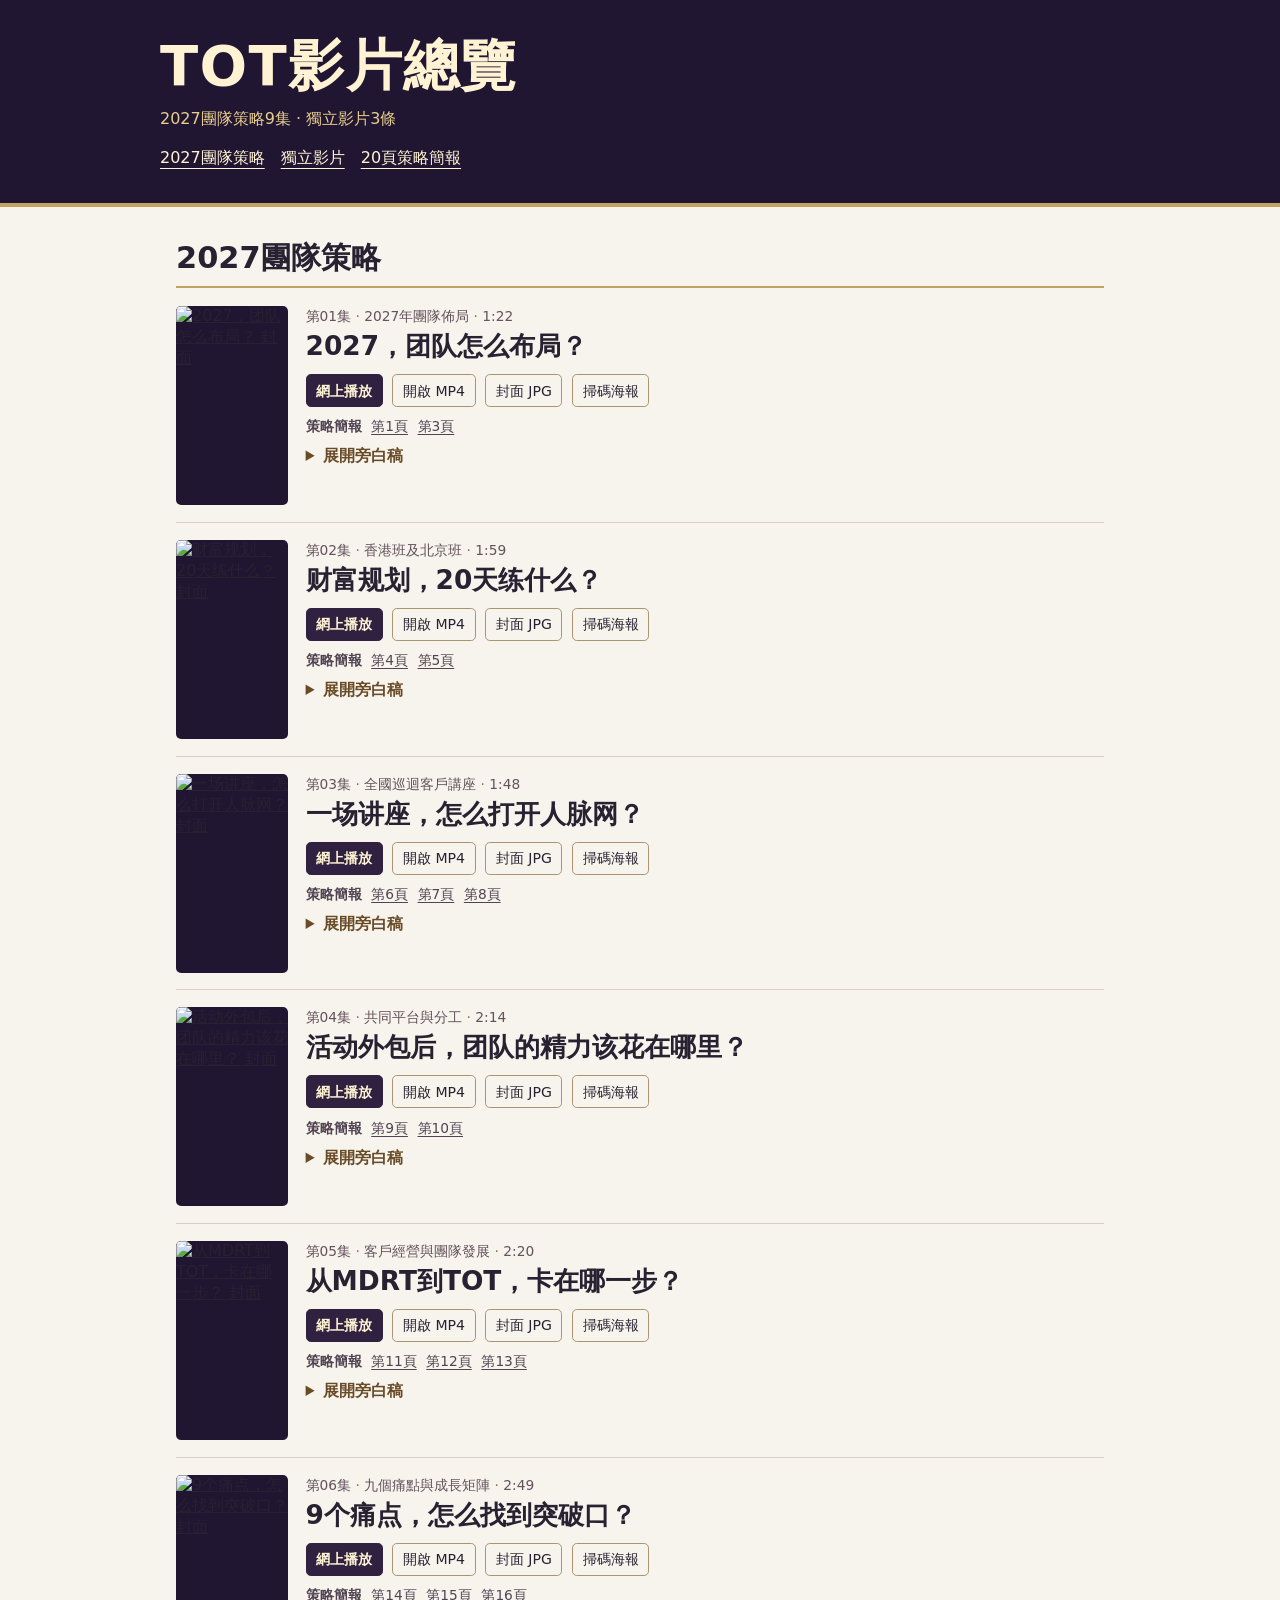
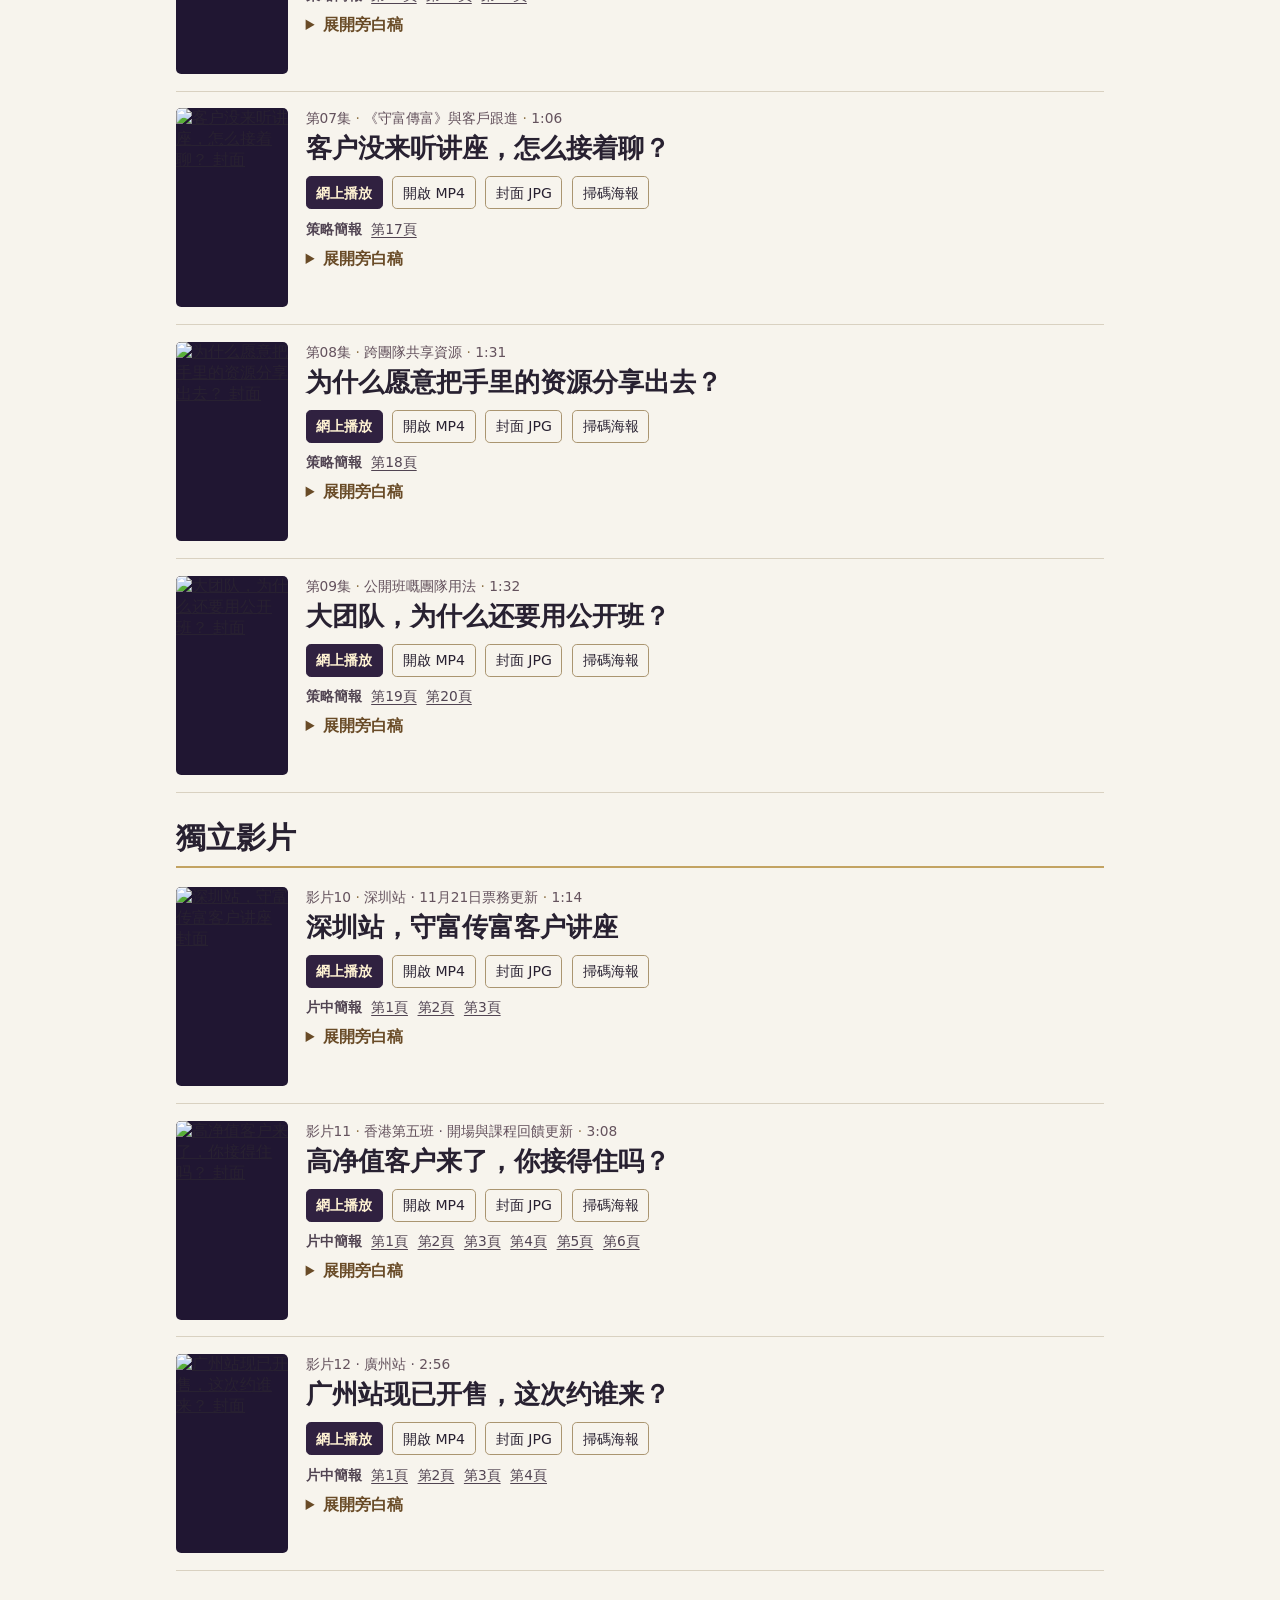
==== tot-videos/index.html @ ce6ff20c "Publish TOT video overview with Guangzhou episode" ====
<!doctype html>
<html lang="zh-Hant">
<head><meta charset="utf-8"><meta name="viewport" content="width=device-width,initial-scale=1">
<title>TOT影片總覽</title><style>
:root{font-family:"Microsoft JhengHei","Noto Sans TC",system-ui,sans-serif;color:#282131;background:#f7f4ed;color-scheme:light}
*{box-sizing:border-box}
body{margin:0}
a{color:inherit}
a:focus-visible,summary:focus-visible{outline:3px solid #825618;outline-offset:3px}
header{background:#201632;color:#fff3d3;border-bottom:4px solid #c3a362;padding:2.15rem 1rem}
header>div,main{max-width:60rem;margin:auto}
h1{font-size:clamp(2rem,6vw,3.5rem);margin:0;line-height:1.15;letter-spacing:.025em}
header p{color:#e6cd8d;margin:.65rem 0 1.1rem}
nav{display:flex;gap:1rem;flex-wrap:wrap}
nav a{text-decoration-thickness:1px;text-underline-offset:.3em}
main{padding:.3rem 1rem 3rem}
h2{font-size:clamp(1.45rem,4vw,1.9rem);margin:1.6rem 0 .1rem;padding-bottom:.45rem;border-bottom:2px solid #c3a362}
.episode{display:grid;grid-template-columns:7rem minmax(0,1fr);gap:1.1rem;padding:1.05rem 0;border-bottom:1px solid #d9d1c1}
.image{display:block;align-self:start;background:#201632;border-radius:.32rem;overflow:hidden}
.image img{display:block;width:100%;height:auto}
h3{margin:.15rem 0 .7rem;font-size:clamp(1.2rem,3.9vw,1.65rem);line-height:1.28}
.meta{margin:0;color:#64525d;font-size:.86rem;line-height:1.5}
.meta span{color:#8f7448}
.actions,.pages{display:flex;align-items:center;flex-wrap:wrap;gap:.45rem .6rem}
.actions a{white-space:nowrap;line-height:1.3;border:1px solid #aa9570;border-radius:.3rem;padding:.4rem .6rem;text-decoration:none;font-size:.88rem}
.actions a:hover,.pages a:hover{background:#e9dfcc}
.actions .primary{background:#302140;color:#fff3d3;border-color:#302140;font-weight:700}
.actions .primary:hover{background:#4b355e}
.pages{margin:.7rem 0 .45rem;font-size:.86rem;color:#514452}
.pages span{font-weight:700}
.pages a{text-underline-offset:.23em}
summary{color:#694b27;font-weight:700;cursor:pointer;width:fit-content;padding:.18rem 0}
.script{border-left:3px solid #c3a362;padding:.9rem 1rem .4rem;margin:.5rem 0;background:#fffdf7}
.script a{font-size:.875rem}
.script pre{white-space:pre-wrap;overflow-wrap:anywhere;font:inherit;line-height:1.68;margin:.85rem 0}
@media(max-width:35rem){
  .episode{grid-template-columns:4.6rem minmax(0,1fr);gap:.7rem}
  .actions{gap:.35rem}
  .actions a{padding:.31rem .46rem;font-size:.8rem}
  .meta{font-size:.78rem}
  .pages{column-gap:.43rem}
}
</style><meta property="og:title" content="TOT影片總覽"><meta property="og:description" content="12條TOT體系影片、封面及掃碼海報，包含廣州站客戶講座。"><meta property="og:url" content="https://brookstalent.github.io/DSWeb/tot-videos/"><meta property="og:image" content="https://www.brookstalent.org/TOT-System-APP/video-assets/episode-12-cover-v2.jpg"><meta property="og:image:width" content="1080"><meta property="og:image:height" content="1920"><meta property="og:locale" content="zh_HK"><meta property="og:type" content="website"></head>
<body>
<header><div>
  <h1>TOT影片總覽</h1>
  <p>2027團隊策略9集 · 獨立影片3條</p>
  <nav aria-label="總覽導覽"><a href="#strategy">2027團隊策略</a><a href="#standalone">獨立影片</a>
  <a class="" href="https://www.brookstalent.org/TOT-System-APP/strategy-2027-zh-hant.html#slide-1" target="_blank" rel="noopener">20頁策略簡報</a></nav>
</div></header>
<main>
  <section aria-labelledby="strategy"><h2 id="strategy">2027團隊策略</h2>
    <article class="episode" id="episode-01">
      <a class="image" href="https://www.brookstalent.org/TOT-System-APP/video-assets/episode-01-cover-v2.jpg" target="_blank" rel="noopener">
        <img loading="lazy" decoding="async" src="https://www.brookstalent.org/TOT-System-APP/video-assets/episode-01-cover-v2.jpg" width="1080" height="1920" alt="2027，团队怎么布局？ 封面">
      </a>
      <div class="episode-content">
        <p class="meta">第01集 <span>·</span> 2027年團隊佈局 <span>·</span> 1:22</p>
        <h3>2027，团队怎么布局？</h3>
        <div class="actions"><a class="primary" href="https://www.brookstalent.org/TOT-System-APP/index.html#video-01" target="_blank" rel="noopener">網上播放</a> <a class="" href="https://www.brookstalent.org/TOT-System-APP/video-assets/episode-01.mp4" target="_blank" rel="noopener">開啟 MP4</a> <a class="" href="https://www.brookstalent.org/TOT-System-APP/video-assets/episode-01-cover-v2.jpg" target="_blank" rel="noopener">封面 JPG</a> <a class="" href="https://raw.githubusercontent.com/BrooksTalent/tot-video-posters/main/%E7%AC%AC01%E9%9B%86-%E6%89%AB%E7%A0%81%E8%A7%82%E7%9C%8B%E6%B5%B7%E6%8A%A5.png" target="_blank" rel="noopener">掃碼海報</a></div>
        <div class="pages"><span>策略簡報</span> <a class="" href="https://www.brookstalent.org/TOT-System-APP/strategy-2027-zh-hant.html#slide-1" target="_blank" rel="noopener">第1頁</a> <a class="" href="https://www.brookstalent.org/TOT-System-APP/strategy-2027-zh-hant.html#slide-3" target="_blank" rel="noopener">第3頁</a></div>
        <details>
          <summary>展開旁白稿</summary>
          <div class="script"><a class="" href="[data-uri]" download="TOT-第01條影片旁白稿.txt">下載旁白稿 TXT</a><pre>第1页

怎么把 TOT 体系放进我们各自团队的 2027 年计划？
我会跟大家讲清楚，我们有哪些安排，这些资源又该怎么用。
希望这套安排能帮助大家提升专业能力、做好客户经营，也能培养团队里的人才。
更重要的是，用好这个共同平台，可以减少团队自己筹备活动的时间成本，也能降低自行办活动的财务风险，
避免活动亏损挤占团队原有的预算。
我希望 TOT 体系能成为大家平时用得上的团队资源之一。
团队经理可以看看，哪些资源可以给伙伴用，哪些可以给客户用，让伙伴有机会学习，也让客户从中得到启发。

第3页

2027 年，我们会在全国不同地区举办巡回客户讲座。大家可以选适合自己团队的场次，邀请客户来听。
我们也有《守富传富》这本书。
有些客户或朋友没能约到现场，也可以把书介绍给他们，让他们通过阅读接触专业的财富规划。
培养团队人才方面，我们有 TOT 育成班的香港班和北京班。
各位经理可以结合伙伴的学习需要，看看哪一班更适合他们。
我们期待 TOT 体系能像团队的一个支持部门一样，持续支持大家的团队发展。</pre></div>
        </details>
      </div>
    </article>
    <article class="episode" id="episode-02">
      <a class="image" href="https://www.brookstalent.org/TOT-System-APP/video-assets/episode-02-cover-v3.jpg" target="_blank" rel="noopener">
        <img loading="lazy" decoding="async" src="https://www.brookstalent.org/TOT-System-APP/video-assets/episode-02-cover-v3.jpg" width="1080" height="1920" alt="财富规划，20天练什么？ 封面">
      </a>
      <div class="episode-content">
        <p class="meta">第02集 <span>·</span> 香港班及北京班 <span>·</span> 1:59</p>
        <h3>财富规划，20天练什么？</h3>
        <div class="actions"><a class="primary" href="https://www.brookstalent.org/TOT-System-APP/index.html#video-02" target="_blank" rel="noopener">網上播放</a> <a class="" href="https://www.brookstalent.org/TOT-System-APP/video-assets/episode-02.mp4" target="_blank" rel="noopener">開啟 MP4</a> <a class="" href="https://www.brookstalent.org/TOT-System-APP/video-assets/episode-02-cover-v3.jpg" target="_blank" rel="noopener">封面 JPG</a> <a class="" href="https://raw.githubusercontent.com/BrooksTalent/tot-video-posters/main/%E7%AC%AC02%E9%9B%86-%E6%89%AB%E7%A0%81%E8%A7%82%E7%9C%8B%E6%B5%B7%E6%8A%A5.png" target="_blank" rel="noopener">掃碼海報</a></div>
        <div class="pages"><span>策略簡報</span> <a class="" href="https://www.brookstalent.org/TOT-System-APP/strategy-2027-zh-hant.html#slide-4" target="_blank" rel="noopener">第4頁</a> <a class="" href="https://www.brookstalent.org/TOT-System-APP/strategy-2027-zh-hant.html#slide-5" target="_blank" rel="noopener">第5頁</a></div>
        <details>
          <summary>展開旁白稿</summary>
          <div class="script"><a class="" href="[data-uri]" download="TOT-第02條影片旁白稿.txt">下載旁白稿 TXT</a><pre>第4页

TOT 育成班到底学什么？
我们做财富规划，知道一个产品怎么用，只是其中一步。
各位在自己的金融机构，已经把产品学得很透，也有很多培训支持。跟客户谈方案时，更需要看懂这个家庭里的人。
比如夫妻之间、父母和子女之间的关系，子女各自的婚姻状况，这些情况都会影响客户想解决什么问题。
再往外看，国内陆续出台新的政策、法规和监管文件，全球政治局势也在变化。
我们要想清楚：这些变化和眼前这位企业家有什么关系？哪些事情需要现在就着手规划？怎么把这份紧迫性讲清楚？
这就是我们希望大家通过 20 天的训练建立起来的能力。
香港第五班有十大模块，把金融、法律、税务、保险、信托和跨境财富规划串起来。
四位老师会从各自的专业角度，带大家看同一个家庭的问题。
其中一个很重要的环节，是方案演示。第一步是识别案例，听出来客户在哪件事上有规划需求。接着做背景研究。
除了家庭成员、资产和企业这些看得见的信息，还要弄清楚客户看重什么、哪些关系会影响他的决定、
他最担心发生什么。
弄清楚这些，才能判断方案应该解决什么，需要用到哪些法律观点和架构。
最后，把你的方案讲给客户听，让他明白为什么这样安排，以及接下来可以怎么做。
案例分析、方案演示和专业论文，会把课堂上的知识带回到实际工作中。
第五班从 2027 年 2 月到 11 月，共 20 天。

第5页

同一套课程也会在北京开，这就是第六班。
北京班同样会安排 20 天的系统学习，包括案例分析、方案演示和专业论文。</pre></div>
        </details>
      </div>
    </article>
    <article class="episode" id="episode-03">
      <a class="image" href="https://www.brookstalent.org/TOT-System-APP/video-assets/episode-03-cover-v2.jpg" target="_blank" rel="noopener">
        <img loading="lazy" decoding="async" src="https://www.brookstalent.org/TOT-System-APP/video-assets/episode-03-cover-v2.jpg" width="1080" height="1920" alt="一场讲座，怎么打开人脉网？ 封面">
      </a>
      <div class="episode-content">
        <p class="meta">第03集 <span>·</span> 全國巡迴客戶講座 <span>·</span> 1:48</p>
        <h3>一场讲座，怎么打开人脉网？</h3>
        <div class="actions"><a class="primary" href="https://www.brookstalent.org/TOT-System-APP/index.html#video-03" target="_blank" rel="noopener">網上播放</a> <a class="" href="https://www.brookstalent.org/TOT-System-APP/video-assets/episode-03.mp4" target="_blank" rel="noopener">開啟 MP4</a> <a class="" href="https://www.brookstalent.org/TOT-System-APP/video-assets/episode-03-cover-v2.jpg" target="_blank" rel="noopener">封面 JPG</a> <a class="" href="https://raw.githubusercontent.com/BrooksTalent/tot-video-posters/main/%E7%AC%AC03%E9%9B%86-%E6%89%AB%E7%A0%81%E8%A7%82%E7%9C%8B%E6%B5%B7%E6%8A%A5.png" target="_blank" rel="noopener">掃碼海報</a></div>
        <div class="pages"><span>策略簡報</span> <a class="" href="https://www.brookstalent.org/TOT-System-APP/strategy-2027-zh-hant.html#slide-6" target="_blank" rel="noopener">第6頁</a> <a class="" href="https://www.brookstalent.org/TOT-System-APP/strategy-2027-zh-hant.html#slide-7" target="_blank" rel="noopener">第7頁</a> <a class="" href="https://www.brookstalent.org/TOT-System-APP/strategy-2027-zh-hant.html#slide-8" target="_blank" rel="noopener">第8頁</a></div>
        <details>
          <summary>展開旁白稿</summary>
          <div class="script"><a class="" href="[data-uri]" download="TOT-第03條影片旁白稿.txt">下載旁白稿 TXT</a><pre>第6页

全国巡回客户讲座，怎么放进我们团队平时的客户经营？
我们希望在全国不同地区办讲座，让大家有一个值得邀约的活动，可以到当地开展客户拓展。
团队里住在当地的伙伴，也能感受到团队的支持，有客户教育活动可以带客户一起来参加。
大家可以邀请现有客户，也可以邀请正在接触的潜在客户。
还可以请客户邀请背景相近、也关心财富规划的朋友一起参加，有机会结识新的高净值客户。
如果和校友会、商会有联系，也可以借讲座做一次联合邀约，把交流延伸到对方的人脉圈。

第7页

2027 年的巡讲安排一共有 13 场。
大家可以先把这份计划和团队沟通，让每位伙伴都知道有哪些场次，也能提早准备，选出今年要重点推动的城市。
比如，团队里在华东的伙伴比较多，就可以特别留意 3 月的杭州、苏州，或者 9 月的上海。
具体日期都在这一页，大家可以先放进团队日程。

第8页

接下来的四场分别是 2026 年 12 月 6 日的深圳场，2027 年 1 月 10 日的广州场、
3 月 6 日的杭州场，以及 3 月 7 日的苏州场。
大家可以扫这一页的二维码打开正式邀请页，了解活动的邀约信息，也可以把邀请页转发给客户。
具体场地、报名方式和费用，请联系项目负责人 Yumi。
期待各位经理在团队会上，把讲座在哪些城市办、什么时候办，跟伙伴讲清楚。
让大家都知道有这个资源、什么时候可以用，也提前想好邀请谁。
团队还可以安排一次培训，专门练一练怎么用这些讲座做客户邀约。</pre></div>
        </details>
      </div>
    </article>
    <article class="episode" id="episode-04">
      <a class="image" href="https://www.brookstalent.org/TOT-System-APP/video-assets/episode-04-cover-v2.jpg" target="_blank" rel="noopener">
        <img loading="lazy" decoding="async" src="https://www.brookstalent.org/TOT-System-APP/video-assets/episode-04-cover-v2.jpg" width="1080" height="1920" alt="活动外包后，团队的精力该花在哪里？ 封面">
      </a>
      <div class="episode-content">
        <p class="meta">第04集 <span>·</span> 共同平台與分工 <span>·</span> 2:14</p>
        <h3>活动外包后，团队的精力该花在哪里？</h3>
        <div class="actions"><a class="primary" href="https://www.brookstalent.org/TOT-System-APP/index.html#video-04" target="_blank" rel="noopener">網上播放</a> <a class="" href="https://www.brookstalent.org/TOT-System-APP/video-assets/episode-04.mp4" target="_blank" rel="noopener">開啟 MP4</a> <a class="" href="https://www.brookstalent.org/TOT-System-APP/video-assets/episode-04-cover-v2.jpg" target="_blank" rel="noopener">封面 JPG</a> <a class="" href="https://raw.githubusercontent.com/BrooksTalent/tot-video-posters/main/%E7%AC%AC04%E9%9B%86-%E6%89%AB%E7%A0%81%E8%A7%82%E7%9C%8B%E6%B5%B7%E6%8A%A5.png" target="_blank" rel="noopener">掃碼海報</a></div>
        <div class="pages"><span>策略簡報</span> <a class="" href="https://www.brookstalent.org/TOT-System-APP/strategy-2027-zh-hant.html#slide-9" target="_blank" rel="noopener">第9頁</a> <a class="" href="https://www.brookstalent.org/TOT-System-APP/strategy-2027-zh-hant.html#slide-10" target="_blank" rel="noopener">第10頁</a></div>
        <details>
          <summary>展開旁白稿</summary>
          <div class="script"><a class="" href="[data-uri]" download="TOT-第04條影片旁白稿.txt">下載旁白稿 TXT</a><pre>2027团队策略｜第04集　一个共同平台｜简体修订稿

第 9 页

TOT 体系是一个供大家共同使用的平台，是属于大家的。
像全国巡回客户讲座、面向高净值客户的财富规划培训，很多团队都会做。
这些活动是必须要有的，但各自办，内容和做法其实都差不多，差异化很有限。
大家通过 TOT 体系去合作，去用现成的，就能把时间和精力留给各团队真正有差异化的项目，
在自己的客户经营和人才发展上，做出有团队特色的项目。
有些团队就算拿到公司预算，有能力可以包一个班。
筹备、招生、出席率、学员参与和投入，还是要一项一项跟进。
和 TOT 体系合作，用现成的活动。
场地、行政、招生，还有报名、收费和出席跟进，都不用再烦，完全外包。
经理只需要在团队会上把合作项目讲清楚，让每位成员都知道。
再把 TOT 体系准备好的资料转发到团队群里。
这两个简单的动作，就能给团队带来一套性价比很高的资源。
团队在内地多了一系列可以持续参与的活动，也多了跟客户建立关系的机会。
大家也可以把 TOT 体系看作自己团队的其中一个部门。
客户和在内地的团队伙伴，可以听到专业律师团队的讲师分享。
他们也能看到，自己的团队在跟哪些专业机构合作。

第 10 页

这种外包式合作，有点像保险公司通过再保险分散风险。
全年讲座怎么排，长课程怎么组织，每场有多少人参加，这些压力都由 TOT 体系来承担。
场地、行政和招生成本，大家都不用烦。
总监和经理可以把时间留给团队方向、伙伴成长，以及活动后的客户跟进。
这些活动是有必要做的，但其实也很难靠它们做出差异化。
把共同的活动交给 TOT 体系，各团队就有更多空间，在自己擅长的领域做出有差异化的项目。
大家把资源集中起来，靠各自的特色做出成绩，在自己擅长的领域开展良性竞争。</pre></div>
        </details>
      </div>
    </article>
    <article class="episode" id="episode-05">
      <a class="image" href="https://www.brookstalent.org/TOT-System-APP/video-assets/episode-05-cover-v3.jpg" target="_blank" rel="noopener">
        <img loading="lazy" decoding="async" src="https://www.brookstalent.org/TOT-System-APP/video-assets/episode-05-cover-v3.jpg" width="1080" height="1920" alt="从MDRT到TOT，卡在哪一步？ 封面">
      </a>
      <div class="episode-content">
        <p class="meta">第05集 <span>·</span> 客戶經營與團隊發展 <span>·</span> 2:20</p>
        <h3>从MDRT到TOT，卡在哪一步？</h3>
        <div class="actions"><a class="primary" href="https://www.brookstalent.org/TOT-System-APP/index.html#video-05" target="_blank" rel="noopener">網上播放</a> <a class="" href="https://www.brookstalent.org/TOT-System-APP/video-assets/episode-05-opening-v2.mp4" target="_blank" rel="noopener">開啟 MP4</a> <a class="" href="https://www.brookstalent.org/TOT-System-APP/video-assets/episode-05-cover-v3.jpg" target="_blank" rel="noopener">封面 JPG</a> <a class="" href="https://raw.githubusercontent.com/BrooksTalent/tot-video-posters/main/%E7%AC%AC05%E9%9B%86-%E6%89%AB%E7%A0%81%E8%A7%82%E7%9C%8B%E6%B5%B7%E6%8A%A5.png" target="_blank" rel="noopener">掃碼海報</a></div>
        <div class="pages"><span>策略簡報</span> <a class="" href="https://www.brookstalent.org/TOT-System-APP/strategy-2027-zh-hant.html#slide-11" target="_blank" rel="noopener">第11頁</a> <a class="" href="https://www.brookstalent.org/TOT-System-APP/strategy-2027-zh-hant.html#slide-12" target="_blank" rel="noopener">第12頁</a> <a class="" href="https://www.brookstalent.org/TOT-System-APP/strategy-2027-zh-hant.html#slide-13" target="_blank" rel="noopener">第13頁</a></div>
        <details>
          <summary>展開旁白稿</summary>
          <div class="script"><a class="" href="[data-uri]" download="TOT-第05條影片旁白稿.txt">下載旁白稿 TXT</a><pre>2027团队策略｜第05集　成为TOT与建立TOT团队｜开场更新稿

第 11 页

不论在内地城市、香港或者澳门，都有很多 MDRT。
很多人希望再往前一步，成为 TOT，做出自己的差异。
大家常遇到四个难题。第一个，手上没有足够的高净值客户。
可以从巡讲开始，重新联系已有客户或朋友们，也请他们带背景相近的朋友来参与全国巡回客户讲座。
第二个，有客户，却不知道怎么开口谈财富规划。
讲座可以把话题打开。客户没能到场，也可以安排把《守富传富》这本书送给他。
第三个，开了档，方案却谈不下去。
TOT 育成班会练习结合国内政策和国际形势，看看对这个家庭有什么影响，哪些事值得现在处理。
第四个，方案谈好了，资金安排卡在跨境这一步。
遇到这种情况，可以请合作律师按个案评估外汇管理要求，以及适用的合规安排。

第 12 页

带团队的经理也有四个难题。高才、优才从哪里找？
可以通过巡讲接触有兴趣的朋友，也请已经认识的高才、优才把身边的朋友带到客户讲座一起学习。
接触上了，怎么让他们愿意加入？
让他们亲眼看看，我们怎么跟北京大成律师事务所的律师团队合作，怎么服务客户。
他们也能了解行业有哪些需求和发展空间，再肯定这条路如何适合自己。
已经有伙伴在内地，经理平时带不上怎么办？
把当地巡讲和持续培训接起来，给伙伴定期参与的机会，再跟进他们怎么把学到的东西用上。
碰到专业问题，可以用育成班补上知识，复杂的个案再请律师一起判断。

第 13 页

这四项资源，大家可以根据自己眼前的问题来用。
想接触客户，或想把话题延续下去，可以先邀约讲座，没来的，可以用书。
需要提升能力，有二十天的系统学习。遇到复杂问题，有合作律师提供专业支持。
客户现在卡在哪里，准伙伴现在缺什么支持，就从那里开始。
TOT 体系长期支持大家经营客户、培养人才，也期待各团队持续一起合作下去。</pre></div>
        </details>
      </div>
    </article>
    <article class="episode" id="episode-06">
      <a class="image" href="https://www.brookstalent.org/TOT-System-APP/video-assets/episode-06-cover-v2.jpg" target="_blank" rel="noopener">
        <img loading="lazy" decoding="async" src="https://www.brookstalent.org/TOT-System-APP/video-assets/episode-06-cover-v2.jpg" width="1080" height="1920" alt="9个痛点，怎么找到突破口？ 封面">
      </a>
      <div class="episode-content">
        <p class="meta">第06集 <span>·</span> 九個痛點與成長矩陣 <span>·</span> 2:49</p>
        <h3>9个痛点，怎么找到突破口？</h3>
        <div class="actions"><a class="primary" href="https://www.brookstalent.org/TOT-System-APP/index.html#video-06" target="_blank" rel="noopener">網上播放</a> <a class="" href="https://www.brookstalent.org/TOT-System-APP/video-assets/episode-06.mp4" target="_blank" rel="noopener">開啟 MP4</a> <a class="" href="https://www.brookstalent.org/TOT-System-APP/video-assets/episode-06-cover-v2.jpg" target="_blank" rel="noopener">封面 JPG</a> <a class="" href="https://raw.githubusercontent.com/BrooksTalent/tot-video-posters/main/%E7%AC%AC06%E9%9B%86-%E6%89%AB%E7%A0%81%E8%A7%82%E7%9C%8B%E6%B5%B7%E6%8A%A5.png" target="_blank" rel="noopener">掃碼海報</a></div>
        <div class="pages"><span>策略簡報</span> <a class="" href="https://www.brookstalent.org/TOT-System-APP/strategy-2027-zh-hant.html#slide-14" target="_blank" rel="noopener">第14頁</a> <a class="" href="https://www.brookstalent.org/TOT-System-APP/strategy-2027-zh-hant.html#slide-15" target="_blank" rel="noopener">第15頁</a> <a class="" href="https://www.brookstalent.org/TOT-System-APP/strategy-2027-zh-hant.html#slide-16" target="_blank" rel="noopener">第16頁</a></div>
        <details>
          <summary>展開旁白稿</summary>
          <div class="script"><a class="" href="[data-uri]" download="TOT-第06條影片旁白稿.txt">下載旁白稿 TXT</a><pre>2027团队策略｜第06集　九个痛点，怎么安排团队支持｜成长矩阵修订稿

第 14 页

财富规划业界有哪些痛点？大家可以看看，眼下最常遇到的是哪一个。
想做内地市场，却迟迟打不开。找不到高才、优才，已经招进来的新人又难带。
有人做了多年MDRT，业绩还上不去。有人能约到人才聊，最后却被别的团队签走。
团队里有潜力做到TOT的伙伴，最后只做到了MDRT。
也有人一直在见客户、开档，却结不了案。
还有的团队缺少稳定找到高才、优才的方法，也不知道怎么持续培养TOT。

第 15 页

把这九个痛点放进成长阶段来看。做业绩、做招募和已经招到人的伙伴，都有各自的做到、做大、做好。
先看做业绩的伙伴。做到，是打开内地市场，接触到高净值客户，把生意做起来。
做大，是有了MDRT的基础之后，业绩还能持续往上走，向下一个T突破。
做好，是持续有高净值客户愿意开档，方案也能推进到大单成交。开档多、结案少，就要找出卡在哪一步。
再看还没招到人的伙伴。做到，是招到第一位合适的高才、优才。
做大，是把已经谈起来的人留住，把偶尔谈成一次，变成可以持续谈成。
做好，是有一套办法，可以持续接触到合适的高才、优才，约得到人，也跟得进。
已经招到人的伙伴，做到，是把新人带起来，让他们有人可以问，有事情可以跟着做。
做大，是让留下来的潜力伙伴持续有进展，业绩有机会从MDRT再往上走。
做好，是把学习、个案讨论和经理的跟进连起来，逐步形成培养TOT的方法。
把九个痛点放进这张三乘三的成长矩阵，就能看清每一步为什么卡住，接下来可以怎么做。
TOT体系就是围绕这九个痛点来做的，陪处在不同阶段的伙伴一起解痛、一起成长。

第 16 页

做到，先有持续接触客户的机会。用全国巡回客户讲座，把合适的客户约出来，打开财富规划的话题。
做大，用TOT育成班练个案、做方案，学会把谈起来的案子一步步推进，做成更大的生意。
做好，就要让这些做法持续下来。全国巡讲一场接一场，育成班也会一班接一班开。
没来听讲座的客户，可以送一本《守富传富》。听过讲座的客户，也能用书接着聊。
把巡讲、育成班和书连起来，团队就有一套能持续接触客户、培养伙伴、跟进个案的做法。</pre></div>
        </details>
      </div>
    </article>
    <article class="episode" id="episode-07">
      <a class="image" href="https://www.brookstalent.org/TOT-System-APP/video-assets/episode-07-cover-v2.jpg" target="_blank" rel="noopener">
        <img loading="lazy" decoding="async" src="https://www.brookstalent.org/TOT-System-APP/video-assets/episode-07-cover-v2.jpg" width="1080" height="1920" alt="客户没来听讲座，怎么接着聊？ 封面">
      </a>
      <div class="episode-content">
        <p class="meta">第07集 <span>·</span> 《守富傳富》與客戶跟進 <span>·</span> 1:06</p>
        <h3>客户没来听讲座，怎么接着聊？</h3>
        <div class="actions"><a class="primary" href="https://www.brookstalent.org/TOT-System-APP/index.html#video-07" target="_blank" rel="noopener">網上播放</a> <a class="" href="https://www.brookstalent.org/TOT-System-APP/video-assets/episode-07.mp4" target="_blank" rel="noopener">開啟 MP4</a> <a class="" href="https://www.brookstalent.org/TOT-System-APP/video-assets/episode-07-cover-v2.jpg" target="_blank" rel="noopener">封面 JPG</a> <a class="" href="https://raw.githubusercontent.com/BrooksTalent/tot-video-posters/main/%E7%AC%AC07%E9%9B%86-%E6%89%AB%E7%A0%81%E8%A7%82%E7%9C%8B%E6%B5%B7%E6%8A%A5.png" target="_blank" rel="noopener">掃碼海報</a></div>
        <div class="pages"><span>策略簡報</span> <a class="" href="https://www.brookstalent.org/TOT-System-APP/strategy-2027-zh-hant.html#slide-17" target="_blank" rel="noopener">第17頁</a></div>
        <details>
          <summary>展開旁白稿</summary>
          <div class="script"><a class="" href="[data-uri]" download="TOT-第07條影片旁白稿.txt">下載旁白稿 TXT</a><pre>2027团队策略｜第07集　用《守富传富》把话题聊下去

第 17 页

客户没来讲座，怎么把财富规划的话题接下去？
《守富传富》是古致平博士写的书。客户没能到场，也可以从这里接触他的财富规划思路。
送书的时候，大家可以说清楚为什么想送给他。比如，上次他提过想跟家人聊一聊未来的安排。
下次再见时，可以问他看到了哪一段，有没有什么问题想接着聊。
来过讲座的客户也可以用这本书。现场有一段印象很深，会后就有材料可以再回顾。
团队也可以一起读其中一段，用真实的客户情境练习，怎么把一个专业问题讲得容易理解。
这样，伙伴见客户之前，可以先想好从哪一段切入，也知道见完之后怎么跟。
这本书每本一百三十八港币，现在两本及以上包邮。
大家可以和团队一起订，也可以多备一本，留给没约到讲座现场的客户。
需要购买，或者想确认邮寄和香港交收安排，扫画面上的二维码查看，再向Yumi查询。</pre></div>
        </details>
      </div>
    </article>
    <article class="episode" id="episode-08">
      <a class="image" href="https://www.brookstalent.org/TOT-System-APP/video-assets/episode-08-cover-v2.jpg" target="_blank" rel="noopener">
        <img loading="lazy" decoding="async" src="https://www.brookstalent.org/TOT-System-APP/video-assets/episode-08-cover-v2.jpg" width="1080" height="1920" alt="为什么愿意把手里的资源分享出去？ 封面">
      </a>
      <div class="episode-content">
        <p class="meta">第08集 <span>·</span> 跨團隊共享資源 <span>·</span> 1:31</p>
        <h3>为什么愿意把手里的资源分享出去？</h3>
        <div class="actions"><a class="primary" href="https://www.brookstalent.org/TOT-System-APP/index.html#video-08" target="_blank" rel="noopener">網上播放</a> <a class="" href="https://www.brookstalent.org/TOT-System-APP/video-assets/episode-08.mp4" target="_blank" rel="noopener">開啟 MP4</a> <a class="" href="https://www.brookstalent.org/TOT-System-APP/video-assets/episode-08-cover-v2.jpg" target="_blank" rel="noopener">封面 JPG</a> <a class="" href="https://raw.githubusercontent.com/BrooksTalent/tot-video-posters/main/%E7%AC%AC08%E9%9B%86-%E6%89%AB%E7%A0%81%E8%A7%82%E7%9C%8B%E6%B5%B7%E6%8A%A5.png" target="_blank" rel="noopener">掃碼海報</a></div>
        <div class="pages"><span>策略簡報</span> <a class="" href="https://www.brookstalent.org/TOT-System-APP/strategy-2027-zh-hant.html#slide-18" target="_blank" rel="noopener">第18頁</a></div>
        <details>
          <summary>展開旁白稿</summary>
          <div class="script"><a class="" href="[data-uri]" download="TOT-第08條影片旁白稿.txt">下載旁白稿 TXT</a><pre>2027团队策略｜第08集　为什么愿意把资源分享出来｜修订稿

第 18 页

我们手里的一些经验和资源，本来可以留在自己的公司、自己的团队。
为什么愿意把它们拿出来，和不同公司、不同团队、不同地方的同行分享？
因为爱。希望把这份爱传出去。这个道理从小就听过，真做起来，有时很难。
第一步，是爱自己爱的人。对家人、对在乎的人，我们自然愿意花时间、花心力。
再往外一步，是爱身边的人。从朋友、同事、自己团队的伙伴，到其他团队、其他公司的同行。
最难的一步，是对竞争对手，甚至对自己不太喜欢的人，也愿意给他们一点帮助。
做TOT体系，就是想把这件事做出来。把走过的路讲清楚，让别人少走一点弯路。
把手里的资源连起来，让不同地方的伙伴也能用上，一块儿把事情做得更好。
平时大家会看自己的业绩、自己的成绩、自己的团队。这些都自然。
往前多想一步，身边的伙伴能不能也做得更好？跨团队、跨公司合作，能不能让彼此都受益？
从只想着自己，到也想着大家，甚至想着整个财富规划行业。这个过程，就是我们对无我的一点练习。
让每个有缘认识、一起做事的人也能变得更好。我们相信，这是值得走的人生正道。</pre></div>
        </details>
      </div>
    </article>
    <article class="episode" id="episode-09">
      <a class="image" href="https://www.brookstalent.org/TOT-System-APP/video-assets/episode-09-cover-v2.jpg" target="_blank" rel="noopener">
        <img loading="lazy" decoding="async" src="https://www.brookstalent.org/TOT-System-APP/video-assets/episode-09-cover-v2.jpg" width="1080" height="1920" alt="大团队，为什么还要用公开班？ 封面">
      </a>
      <div class="episode-content">
        <p class="meta">第09集 <span>·</span> 公開班嘅團隊用法 <span>·</span> 1:32</p>
        <h3>大团队，为什么还要用公开班？</h3>
        <div class="actions"><a class="primary" href="https://www.brookstalent.org/TOT-System-APP/index.html#video-09" target="_blank" rel="noopener">網上播放</a> <a class="" href="https://www.brookstalent.org/TOT-System-APP/video-assets/episode-09.mp4" target="_blank" rel="noopener">開啟 MP4</a> <a class="" href="https://www.brookstalent.org/TOT-System-APP/video-assets/episode-09-cover-v2.jpg" target="_blank" rel="noopener">封面 JPG</a> <a class="" href="https://raw.githubusercontent.com/BrooksTalent/tot-video-posters/main/%E7%AC%AC09%E9%9B%86-%E6%89%AB%E7%A0%81%E8%A7%82%E7%9C%8B%E6%B5%B7%E6%8A%A5.png" target="_blank" rel="noopener">掃碼海報</a></div>
        <div class="pages"><span>策略簡報</span> <a class="" href="https://www.brookstalent.org/TOT-System-APP/strategy-2027-zh-hant.html#slide-19" target="_blank" rel="noopener">第19頁</a> <a class="" href="https://www.brookstalent.org/TOT-System-APP/strategy-2027-zh-hant.html#slide-20" target="_blank" rel="noopener">第20頁</a></div>
        <details>
          <summary>展開旁白稿</summary>
          <div class="script"><a class="" href="[data-uri]" download="TOT-第09條影片旁白稿.txt">下載旁白稿 TXT</a><pre>2027团队策略｜第09集　公开班怎么用，团队下一步怎么做｜修订稿

第 19 页

有的团队八百人、一千多人，甚至三四千人。这样的团队，本身就有能力包班、请老师，也能自己办巡回讲座。
为什么还值得用公开班？因为新人一直在加入，大家准备好学习的时间和所在城市，也各不相同。
比如，新加入一位西安的伙伴，很难为他单独在当地开一期班。过几个月，还有别的城市的新伙伴需要上课。
再算一下筹备的成本。一个团队一年办三次，另一个办两次，加起来就要筹备五次。
把相近的学习需求合起来，集中办两次，也可能照顾到许多同样的需求。
省下来的时间和人力，可以用在团队独有的地方。比如伙伴上完课，经理陪他过一遍手头的个案，看看接下来怎么跟客户谈。

第 20 页

具体怎么用？先看团队里谁该上TOT育成班。经理把课程讲清楚，跟适合的伙伴说，为什么现在建议他参加。
再看巡讲会到哪些城市、什么时候到。提前把时间告诉当地的伙伴，让大家知道前面有什么活动。
场次定下来，就想好要约哪些客户，活动后由谁跟进，哪一次团队会一起回顾。
参与和合作安排，可以扫这里的二维码，加Yumi微信确认。
也邀请大家把TOT体系用成自己团队的一部分，让这些资源支持大家把业务做到、做大、做好。</pre></div>
        </details>
      </div>
    </article></section>
  <section aria-labelledby="standalone"><h2 id="standalone">獨立影片</h2>
    <article class="episode" id="episode-10">
      <a class="image" href="https://www.brookstalent.org/TOT-System-APP/video-assets/episode-10-cover-v2.jpg" target="_blank" rel="noopener">
        <img loading="lazy" decoding="async" src="https://www.brookstalent.org/TOT-System-APP/video-assets/episode-10-cover-v2.jpg" width="1080" height="1920" alt="深圳站，守富传富客户讲座 封面">
      </a>
      <div class="episode-content">
        <p class="meta">影片10 <span>·</span> 深圳站 · 11月21日票務更新 <span>·</span> 1:14</p>
        <h3>深圳站，守富传富客户讲座</h3>
        <div class="actions"><a class="primary" href="https://www.brookstalent.org/TOT-System-APP/index.html#video-10" target="_blank" rel="noopener">網上播放</a> <a class="" href="https://www.brookstalent.org/TOT-System-APP/video-assets/episode-10.mp4" target="_blank" rel="noopener">開啟 MP4</a> <a class="" href="https://www.brookstalent.org/TOT-System-APP/video-assets/episode-10-cover-v2.jpg" target="_blank" rel="noopener">封面 JPG</a> <a class="" href="https://raw.githubusercontent.com/BrooksTalent/tot-video-posters/main/%E7%AC%AC10%E9%9B%86-%E6%89%AB%E7%A0%81%E8%A7%82%E7%9C%8B%E6%B5%B7%E6%8A%A5.png" target="_blank" rel="noopener">掃碼海報</a></div>
        <div class="pages"><span>片中簡報</span> <a class="" href="https://www.brookstalent.org/TOT-System-APP/video-assets/episode-10.mp4#t=0.000" target="_blank" rel="noopener">第1頁</a> <a class="" href="https://www.brookstalent.org/TOT-System-APP/video-assets/episode-10.mp4#t=18.334" target="_blank" rel="noopener">第2頁</a> <a class="" href="https://www.brookstalent.org/TOT-System-APP/video-assets/episode-10.mp4#t=42.209" target="_blank" rel="noopener">第3頁</a></div>
        <details>
          <summary>展開旁白稿</summary>
          <div class="script"><a class="" href="[data-uri]" download="TOT-第10條影片旁白稿.txt">下載旁白稿 TXT</a><pre>守富传富｜深圳站客户讲座｜11月21日票务更新旁白稿

截至十一月二十一日，深圳场门票已售出百分之七十七点五。
按现在的进度，深圳场预计满场。确定要邀请谁，可以先把票安排好。
画面上的二维码是深圳站邀请函，可以转给准备来参加的客户和朋友。
十二月六日星期日，下午两点到五点，古致平博士主讲。
地点是金茂深圳 J.W. 万豪酒店，三楼金茂宴会厅。
十一月三十日就快到了。早鸟价五百五十元一张，十二月一日起六百元一张。
名额有可能在早鸟期间就订满。想带客户来的，建议尽早把票订好。
建议活动当天下午一点二十到一点半到酒店。会场预计一点四十左右开门，讲座下午两点准时开始。
到了可以吃点茶点、喝杯咖啡，和朋友聊聊天，等开门再进场。
古老师演讲时会沿过道来回走动，有时会站在第四、第五排附近，坐在中间就很好。
提前花五分钟回看活动提示，和同行朋友会前可以先聊一聊，讲座后也可以接着交流。
十二月六日，深圳见。</pre></div>
        </details>
      </div>
    </article>
    <article class="episode" id="episode-11">
      <a class="image" href="https://www.brookstalent.org/TOT-System-APP/video-assets/episode-11-cover-v3.jpg" target="_blank" rel="noopener">
        <img loading="lazy" decoding="async" src="https://www.brookstalent.org/TOT-System-APP/video-assets/episode-11-cover-v3.jpg" width="1080" height="1920" alt="高净值客户来了，你接得住吗？ 封面">
      </a>
      <div class="episode-content">
        <p class="meta">影片11 <span>·</span> 香港第五班 · 開場與課程回饋更新 <span>·</span> 3:08</p>
        <h3>高净值客户来了，你接得住吗？</h3>
        <div class="actions"><a class="primary" href="https://www.brookstalent.org/TOT-System-APP/index.html#video-11" target="_blank" rel="noopener">網上播放</a> <a class="" href="https://www.brookstalent.org/TOT-System-APP/video-assets/episode-11.mp4" target="_blank" rel="noopener">開啟 MP4</a> <a class="" href="https://www.brookstalent.org/TOT-System-APP/video-assets/episode-11-cover-v3.jpg" target="_blank" rel="noopener">封面 JPG</a> <a class="" href="https://raw.githubusercontent.com/BrooksTalent/tot-video-posters/main/%E7%AC%AC11%E9%9B%86-%E6%89%AB%E7%A0%81%E8%A7%82%E7%9C%8B%E6%B5%B7%E6%8A%A5.png" target="_blank" rel="noopener">掃碼海報</a></div>
        <div class="pages"><span>片中簡報</span> <a class="" href="https://www.brookstalent.org/TOT-System-APP/video-assets/episode-11.mp4#t=0.000" target="_blank" rel="noopener">第1頁</a> <a class="" href="https://www.brookstalent.org/TOT-System-APP/video-assets/episode-11.mp4#t=38.150" target="_blank" rel="noopener">第2頁</a> <a class="" href="https://www.brookstalent.org/TOT-System-APP/video-assets/episode-11.mp4#t=69.390" target="_blank" rel="noopener">第3頁</a> <a class="" href="https://www.brookstalent.org/TOT-System-APP/video-assets/episode-11.mp4#t=118.647" target="_blank" rel="noopener">第4頁</a> <a class="" href="https://www.brookstalent.org/TOT-System-APP/video-assets/episode-11.mp4#t=140.233" target="_blank" rel="noopener">第5頁</a> <a class="" href="https://www.brookstalent.org/TOT-System-APP/video-assets/episode-11.mp4#t=161.645" target="_blank" rel="noopener">第6頁</a></div>
        <details>
          <summary>展開旁白稿</summary>
          <div class="script"><a href="[data-uri]" download="TOT-第11條影片旁白稿.txt">下載旁白稿 TXT</a><pre>香港第五班｜开场与课程反馈更新版旁白稿

第1页
高净值客户来了，你接得住吗？
一位企业主来咨询。聊下去，会谈到公司股权、孩子在海外，还有将来怎么传承。
把方案做出来，只是其中一个基本步骤。
另一个很重要的步骤，是要非常了解国际形势和国内政策的变化，还要有能力跟客户讲清楚、讲透。让客户明白，这些变化跟自己家有什么关系，哪些事有迫切性，需要现在就安排。
这是香港第五班要练的能力。
带团队的经理，要安排团队的伙伴来学。这样才能把方法带回团队，一起复盘个案。

第2页
四位老师各有分工。古致平博士是总导师，把客户经营、传承和综合方案串起来。
王旭律师讲外汇和家族信托。
谭啸老师讲国内中产和高净值市场、国内保险产品，以及面向国内客户的销售思路。
王美慧律师讲境内外税务。遇到税务问题，第一步该问什么？
也要讲清这两年税务申报和监管要求的变化，让客户明白，为什么专业的财富规划要尽早安排。

第3页
我们整理了195份问卷，课程总评是4.79分，满分5分。
这个分数不低，离满分还有距离。我们会继续把课程做得更好，甚至接近完美。每一班都根据学员反馈改进。
第一班结束后，我们加了王美慧律师和谭啸老师的实战课。
王美慧律师在课后问卷中获得学员满分评价。学员说，她的课非常实战，教学也很有条理。第五班，我们会把她的课从两天增至五天。
谭啸老师的课会从两天增到四天。
我们会练习怎么切入国内中高净值客户，怎么结合政策环境，讲明白为什么要尽早规划。
还会拆解国内现在和过去热销的保险产品。熟悉这些产品，才知道客户手上有什么、当初为什么选。

第4页
20天分成10个模块。第一模块是高净值客户经营。
从安排邀约、深度访谈，到切入客户关心的财富话题，再到会后跟进，一步一步练。
第二是资产保全与传承。第三，比较国内和香港的保险。
接着是婚姻、养老与代际传承，还有境外税务。

第5页
后五个接着讲境内税务、移居和资产配置，以及怎么用热点开启对话。
外汇和家族信托由王旭律师和王美慧律师共同讲。
最后用七步工作法，把方案做出来，讲明白为什么要现在做、第一步怎么走。
这样，客户更有可能当场采纳，尽快把方案执行下去。

第6页
一天两节课，每节都有实战。会有案例分析、学员演示、小组讨论或者个案演练。
学完课，经理可以请伙伴带一个案例回团队，一起复盘，再用到客户跟进里。
想了解第五班，可以扫前两页的课程介绍二维码。
11月30日前有早鸟优惠，报名请联系Yumi。微信二维码就在这一页。</pre></div>
        </details>
      </div>
    </article><article class="episode" id="episode-12">
      <a class="image" href="https://www.brookstalent.org/TOT-System-APP/video-assets/episode-12-cover-v2.jpg" target="_blank" rel="noopener">
        <img loading="lazy" decoding="async" src="https://www.brookstalent.org/TOT-System-APP/video-assets/episode-12-cover-v2.jpg" width="1080" height="1920" alt="广州站现已开售，这次约谁来？ 封面">
      </a>
      <div class="episode-content">
        <p class="meta">影片12 · 廣州站 · 2:56</p>
        <h3>广州站现已开售，这次约谁来？</h3>
        <div class="actions"><a href="https://www.brookstalent.org/TOT-System-APP/index.html#video-12" target="_blank" rel="noopener" class="primary">網上播放</a><a href="https://www.brookstalent.org/TOT-System-APP/video-assets/episode-12.mp4" target="_blank" rel="noopener">開啟 MP4</a><a href="https://www.brookstalent.org/TOT-System-APP/video-assets/episode-12-cover-v2.jpg" target="_blank" rel="noopener">封面 JPG</a><a href="https://brookstalent.github.io/DSWeb/tot-videos/episode-12-scan-poster.jpg" target="_blank" rel="noopener">掃碼海報</a></div>
        <div class="pages"><span>片中簡報</span> <a href="https://www.brookstalent.org/TOT-System-APP/video-assets/episode-12.mp4#t=0.000" target="_blank" rel="noopener">第1頁</a><a href="https://www.brookstalent.org/TOT-System-APP/video-assets/episode-12.mp4#t=23.425" target="_blank" rel="noopener">第2頁</a><a href="https://www.brookstalent.org/TOT-System-APP/video-assets/episode-12.mp4#t=44.570" target="_blank" rel="noopener">第3頁</a><a href="https://www.brookstalent.org/TOT-System-APP/video-assets/episode-12.mp4#t=136.647" target="_blank" rel="noopener">第4頁</a></div>
        <details>
          <summary>展開旁白稿</summary>
          <div class="script"><a href="[data-uri]" download="TOT-第12條影片旁白稿.txt">下載旁白稿 TXT</a><pre>守富传富｜广州站客户讲座｜旁白稿

第1页
广州站门票已经开售。想带客户来，或者提醒团队伙伴参加，都可以早点规划。确认好人数后，可以联系Yumi报名。
票价分三个阶段。12月14日前购票，每张500元。12月15日到1月4日，每张550元。1月5日到1月10日，每张600元。

第2页
2027年1月10日，星期日，下午2点到5点。地点是广州粤海喜来登大酒店，7楼大宴会厅。
这场由古致平博士主讲，主题是当前形势下的财富布局新策略。扫屏幕上的二维码，就能查看广州站邀请函，也可以转发给客户。

第3页
这类讲座为什么要一起办？第一，专业客户讲座是必办的。客户要听，团队成员也要有机会学习和邀约。
各团队分开办，内容和形式的差异其实很小。把大场一起办，就能把原本用来筹办讲座的资源，留给各自团队去办更有差异化的活动。
第二，大场联合，小场定制。大型讲座一起办，规模上去了，讲师、场地和接待资源也能用得更充分。
我们看到，有些团队会在讲座前办一场小饭局，或者在茶室办一场小型活动。也有团队在讲座后安排饭局，或者再办一场小型讲座。
大家可以在小范围内多交流，跟进各自邀请的朋友关心的问题。这样，各团队更能做出自己的特色。
第三，跨团队合作要有一致的边界。很多团队担心客户关系会混在一起，合作起来容易乱。
这点大家可以放心。我们的合作伙伴都很有素质，也看重诚信和彼此尊重。我们也会把合作规则和要求讲清楚，让大家放心合作。
第四，集中运营，控制成本。场地、讲师和接待统一安排，每位来宾的入场成本可以做到与团队自办相近。
这样，全国巡讲就可以持续办下去。2027年全年的巡讲，我们已经排好了。合作伙伴可以提前规划，更容易安排邀约。

第4页
建议活动当天下午一点二十到一点半到酒店。会场预计一点四十左右开门，讲座下午两点准时开始。
到酒店后，请不要提前排队。和客户吃点茶点、喝杯咖啡，聊聊天，更有意思。会场开门后，自由选座。
古老师演讲时会沿过道来回走动，有时会站在第四、第五排附近，坐在中间就很好。
提前花五分钟回看活动提示，和同行朋友会前可以先聊一聊，讲座后也可以接着交流。
报名请联系Yumi。1月10日，广州见。</pre></div>
        </details>
      </div>
    </article></section>
</main></body></html>
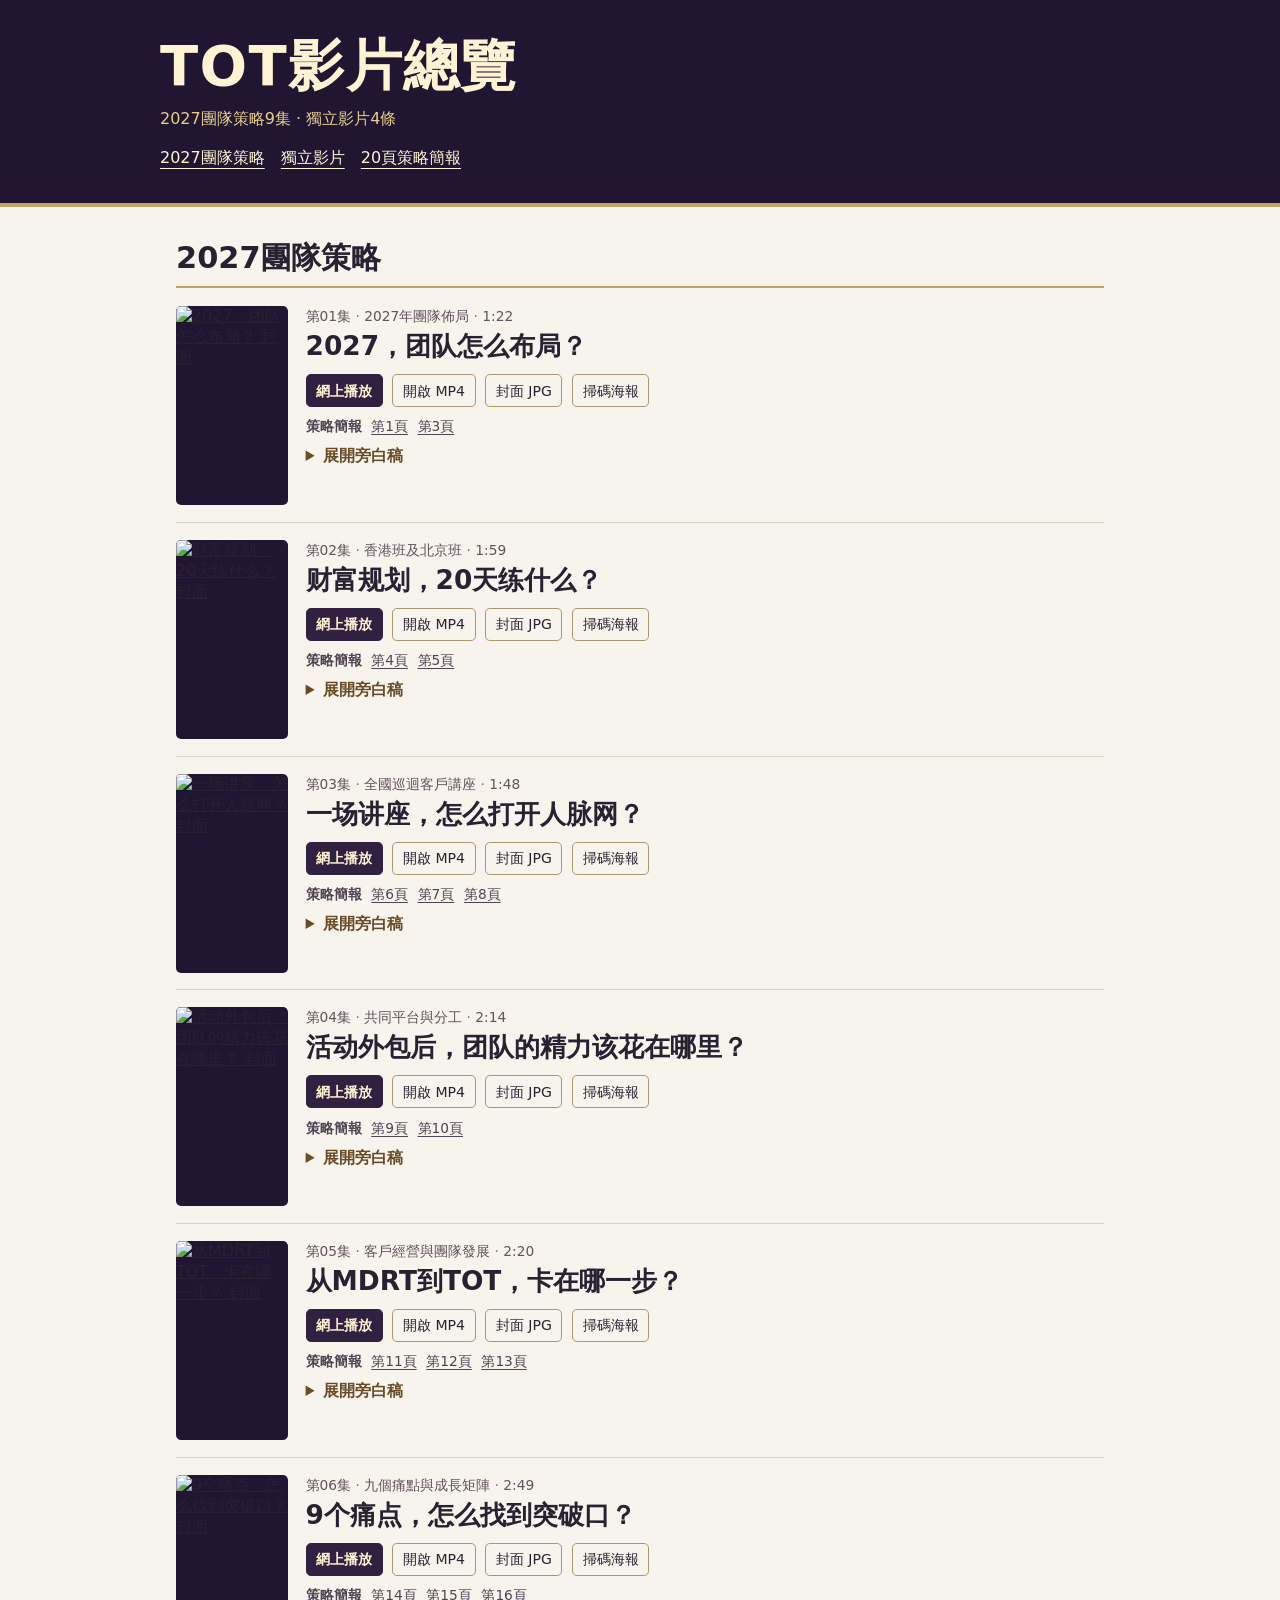
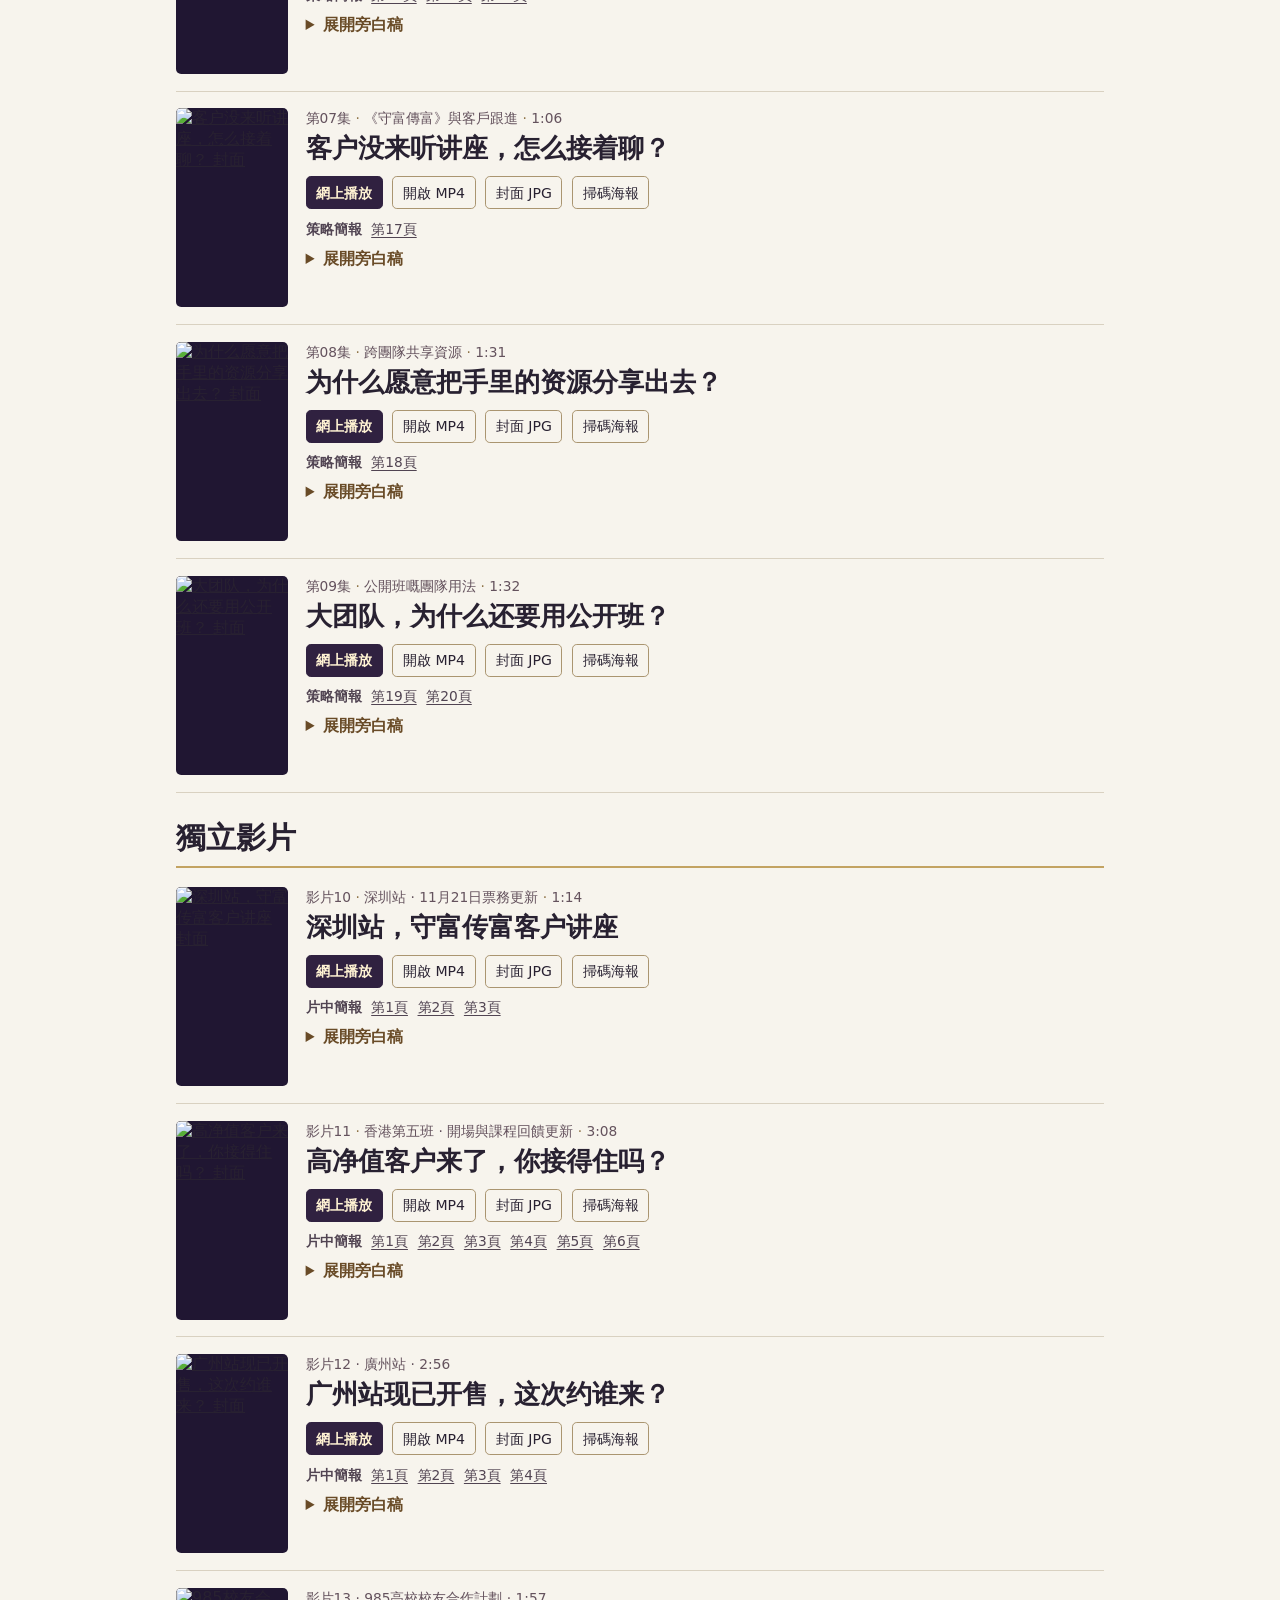
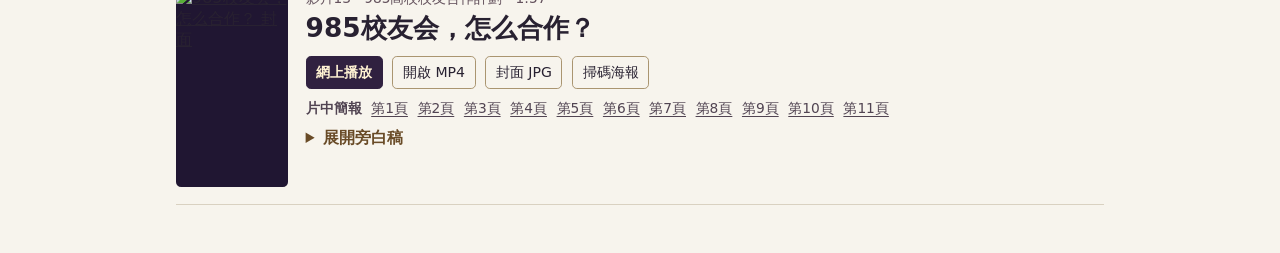
==== commit e2e33dc2: "Add 985 alumni partnership video to TOT overview" ====
--- a/tot-videos/index.html
+++ b/tot-videos/index.html
@@ -40,11 +40,11 @@
   .meta{font-size:.78rem}
   .pages{column-gap:.43rem}
 }
-</style><meta property="og:title" content="TOT影片總覽"><meta property="og:description" content="12條TOT體系影片、封面及掃碼海報，包含廣州站客戶講座。"><meta property="og:url" content="https://brookstalent.github.io/DSWeb/tot-videos/"><meta property="og:image" content="https://www.brookstalent.org/TOT-System-APP/video-assets/episode-12-cover-v2.jpg"><meta property="og:image:width" content="1080"><meta property="og:image:height" content="1920"><meta property="og:locale" content="zh_HK"><meta property="og:type" content="website"></head>
+</style><meta property="og:title" content="TOT影片總覽"><meta property="og:description" content="13條TOT體系影片、封面及掃碼海報，包含985高校校友合作計劃。"><meta property="og:url" content="https://brookstalent.github.io/DSWeb/tot-videos/"><meta property="og:image" content="https://www.brookstalent.org/TOT-System-APP/video-assets/alumni-partnership-cover.jpg"><meta property="og:image:width" content="1080"><meta property="og:image:height" content="1920"><meta property="og:locale" content="zh_HK"><meta property="og:type" content="website"></head>
 <body>
 <header><div>
   <h1>TOT影片總覽</h1>
-  <p>2027團隊策略9集 · 獨立影片3條</p>
+  <p>2027團隊策略9集 · 獨立影片4條</p>
   <nav aria-label="總覽導覽"><a href="#strategy">2027團隊策略</a><a href="#standalone">獨立影片</a>
   <a class="" href="https://www.brookstalent.org/TOT-System-APP/strategy-2027-zh-hant.html#slide-1" target="_blank" rel="noopener">20頁策略簡報</a></nav>
 </div></header>
@@ -511,5 +511,38 @@
 报名请联系Yumi。1月10日，广州见。</pre></div>
         </details>
       </div>
-    </article></section>
+    </article><article class="episode" id="episode-13"><a class="image" href="https://www.brookstalent.org/TOT-System-APP/video-assets/alumni-partnership-cover.jpg" target="_blank" rel="noopener"><img src="https://www.brookstalent.org/TOT-System-APP/video-assets/alumni-partnership-cover.jpg" alt="985校友会，怎么合作？ 封面" loading="lazy" decoding="async" width="1080" height="1920"></a><div class="episode-content"><p class="meta">影片13 · 985高校校友合作計劃 · 1:57</p><h3>985校友会，怎么合作？</h3><div class="actions"><a href="https://www.brookstalent.org/TOT-System-APP/index.html#video-13" target="_blank" rel="noopener" class="primary">網上播放</a><a href="https://www.brookstalent.org/TOT-System-APP/video-assets/alumni-partnership.mp4" target="_blank" rel="noopener">開啟 MP4</a><a href="https://www.brookstalent.org/TOT-System-APP/video-assets/alumni-partnership-cover.jpg" target="_blank" rel="noopener">封面 JPG</a><a href="https://brookstalent.github.io/DSWeb/tot-videos/episode-13-scan-poster.jpg" target="_blank" rel="noopener">掃碼海報</a></div><div class="pages"><span>片中簡報</span><a href="https://www.brookstalent.org/TOT-System-APP/video-assets/alumni-partnership.mp4#t=0.000" target="_blank" rel="noopener">第1頁</a><a href="https://www.brookstalent.org/TOT-System-APP/video-assets/alumni-partnership.mp4#t=8.458" target="_blank" rel="noopener">第2頁</a><a href="https://www.brookstalent.org/TOT-System-APP/video-assets/alumni-partnership.mp4#t=19.042" target="_blank" rel="noopener">第3頁</a><a href="https://www.brookstalent.org/TOT-System-APP/video-assets/alumni-partnership.mp4#t=29.000" target="_blank" rel="noopener">第4頁</a><a href="https://www.brookstalent.org/TOT-System-APP/video-assets/alumni-partnership.mp4#t=41.083" target="_blank" rel="noopener">第5頁</a><a href="https://www.brookstalent.org/TOT-System-APP/video-assets/alumni-partnership.mp4#t=49.625" target="_blank" rel="noopener">第6頁</a><a href="https://www.brookstalent.org/TOT-System-APP/video-assets/alumni-partnership.mp4#t=58.917" target="_blank" rel="noopener">第7頁</a><a href="https://www.brookstalent.org/TOT-System-APP/video-assets/alumni-partnership.mp4#t=69.042" target="_blank" rel="noopener">第8頁</a><a href="https://www.brookstalent.org/TOT-System-APP/video-assets/alumni-partnership.mp4#t=80.083" target="_blank" rel="noopener">第9頁</a><a href="https://www.brookstalent.org/TOT-System-APP/video-assets/alumni-partnership.mp4#t=92.458" target="_blank" rel="noopener">第10頁</a><a href="https://www.brookstalent.org/TOT-System-APP/video-assets/alumni-partnership.mp4#t=105.500" target="_blank" rel="noopener">第11頁</a></div><details><summary>展開旁白稿</summary><div class="script"><a href="[data-uri]" download="TOT-第13條影片旁白稿.txt">下載旁白稿 TXT</a><pre>985高校校友合作计划｜普通话旁白
+
+第1页
+如果你是指定985高校的校友，也想把专业的客户讲座带给同学和校友，可以从这次合作计划开始。
+
+第2页
+共同的求学经历，让大家自然有话聊。有了全国巡讲的持续安排，就可以用正式的合作身份，把一次邀约接成长期交流。
+
+第3页
+如果你有指定高校的本科、硕士或博士校友身份，愿意联系校友组织，跟进邀约和参与安排，就可以了解这个计划。
+
+第4页
+合作确认以后，主办方会提供获准使用的身份、核准函件和讲座资料。大家可以围绕财富守护、家族传承，和校友会开展有内容的交流。
+
+第5页
+签约是为了确认合作。双方会先明确票务责任，签约后，可以按实际需要决定是否购票。
+
+第6页
+每份合作只对应一个指定院系校友会，或者一个专业校友会。开始前，把组织、地域和期限说清楚。
+
+第7页
+如果你主要联系的是同一个院系的校友，可以从院系校友会入手。比如北大法学院校友会，或复旦大学经济学院校友分会。
+
+第8页
+如果你更熟悉某个专业学位项目的同学，可以从项目校友组织入手。比如上海交大安泰MBA校友会，或复旦大学EMBA同学会。
+
+第9页
+正式联络有两种方式。可以由总召集人署名，合作方负责跟进。获批之后，合作方也可以用本人校友身份，以及获授权的活动合作人身份署名。
+
+第10页
+先核实校友身份，明确要对接的组织和范围。接着签约，把票务责任说清楚，落实合作。再用核准函件开展联络，跟进校友参与和后续安排。
+
+第11页
+想从深圳场开始，可以扫屏幕上的微信二维码，联系讲座项目经理Yumi，了解合作条件和申请安排。</pre></div></details></div></article></section>
 </main></body></html>
